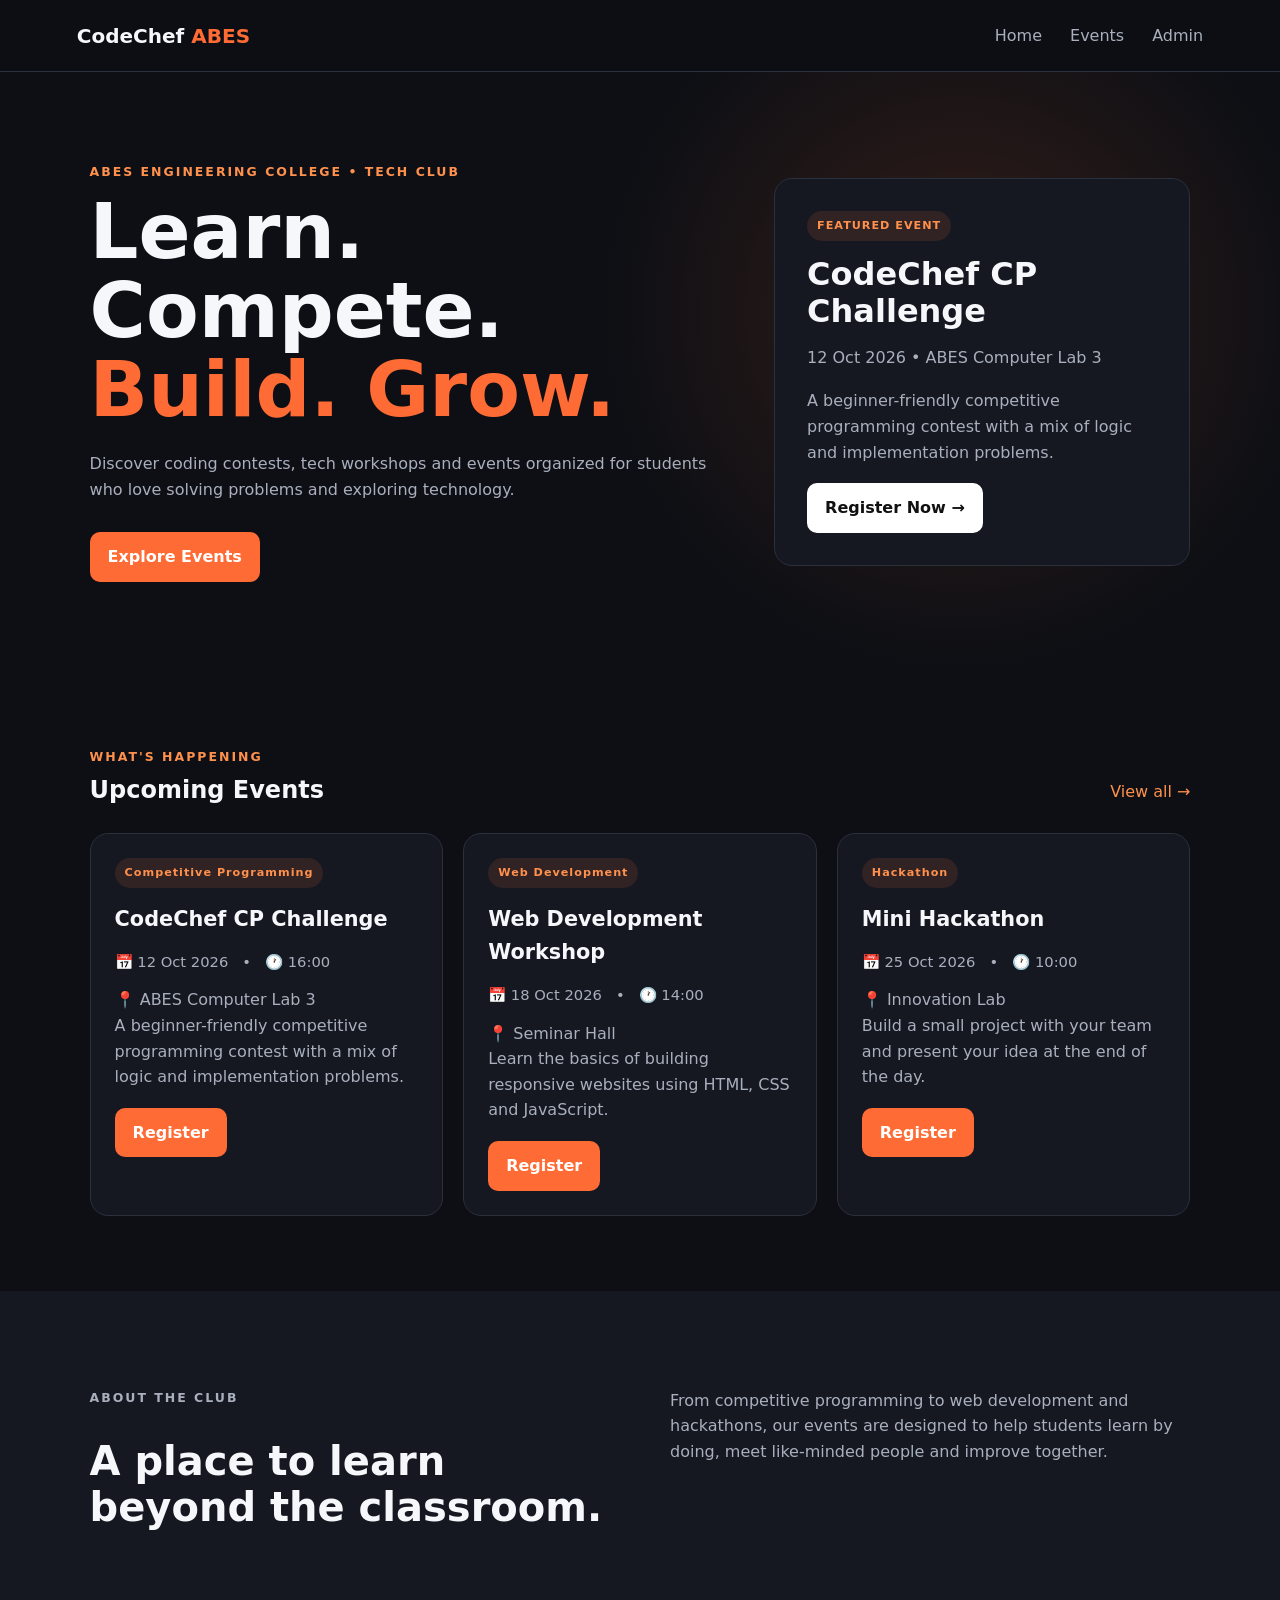
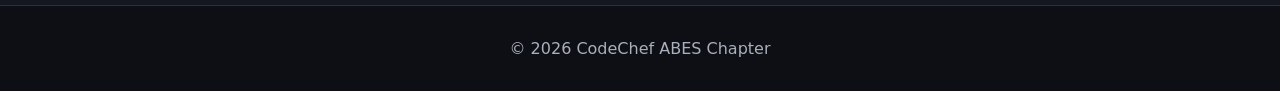
==== club-event-management/index.html @ 982e38f3 "Add college event management website" ====
<!DOCTYPE html><html lang="en"><head><meta charset="UTF-8"><meta name="viewport" content="width=device-width,initial-scale=1.0"><title>CodeChef ABES | Club Events</title><link rel="stylesheet" href="css/style.css"></head><body>
<nav class="navbar"><a class="logo" href="index.html">CodeChef <span>ABES</span></a><div class="nav-links"><a href="index.html">Home</a><a href="events.html">Events</a><a href="admin.html">Admin</a></div></nav>
<main><section class="hero"><div><p class="eyebrow">ABES Engineering College • Tech Club</p><h1>Learn. Compete.<br><span>Build. Grow.</span></h1><p class="hero-text">Discover coding contests, tech workshops and events organized for students who love solving problems and exploring technology.</p><a class="btn primary" href="events.html">Explore Events</a></div><div class="hero-card"><span class="badge">FEATURED EVENT</span><h2 id="featured-name">CodeChef CP Challenge</h2><p id="featured-meta">Loading...</p><p id="featured-description"></p><a class="btn light" href="events.html">Register Now →</a></div></section>
<section class="section"><div class="section-heading"><div><p class="eyebrow">What's happening</p><h2>Upcoming Events</h2></div><a href="events.html">View all →</a></div><div id="upcoming-events" class="event-grid"></div></section>
<section class="about section"><div><p class="eyebrow">About the club</p><h2>A place to learn beyond the classroom.</h2></div><p>From competitive programming to web development and hackathons, our events are designed to help students learn by doing, meet like-minded people and improve together.</p></section></main><footer>© 2026 CodeChef ABES Chapter</footer><script src="js/app.js"></script></body></html>
---- club-event-management/css/style.css ----
*{box-sizing:border-box;margin:0;padding:0}:root{--bg:#0d0f14;--surface:#151821;--surface2:#1c202b;--text:#f5f7fb;--muted:#a9afbd;--accent:#ff6b35;--accent2:#ff914d;--border:#2b303d;--green:#5ee0a0}body{font-family:Inter,system-ui,-apple-system,Segoe UI,sans-serif;background:var(--bg);color:var(--text);line-height:1.6}a{color:inherit;text-decoration:none}.navbar{height:72px;padding:0 6%;display:flex;align-items:center;justify-content:space-between;border-bottom:1px solid var(--border);background:rgba(13,15,20,.95);position:sticky;top:0;z-index:10}.logo{font-size:1.25rem;font-weight:800}.logo span{color:var(--accent)}.nav-links{display:flex;gap:28px;color:var(--muted)}.nav-links a:hover,.nav-links .active{color:white}.hero{min-height:570px;padding:90px 7%;display:grid;grid-template-columns:1.2fr .8fr;gap:60px;align-items:center;background:radial-gradient(circle at 75% 40%,rgba(255,107,53,.16),transparent 35%)}.eyebrow{color:var(--accent2);text-transform:uppercase;letter-spacing:2px;font-size:.78rem;font-weight:800;margin-bottom:10px}h1{font-size:clamp(2.7rem,6vw,5.4rem);line-height:1.03}.hero h1 span{color:var(--accent)}h2{line-height:1.15}.hero-text,.page-header p,.about p{color:var(--muted);max-width:650px;margin:22px 0 30px}.hero-card,.form-card,.event-card,.stat,.admin-item{background:var(--surface);border:1px solid var(--border);border-radius:18px}.hero-card{padding:32px}.hero-card h2{font-size:2rem;margin:15px 0}.hero-card p{color:var(--muted);margin-bottom:18px}.badge,.tag{display:inline-block;font-size:.7rem;font-weight:800;letter-spacing:1px;color:var(--accent2);background:rgba(255,107,53,.12);padding:6px 10px;border-radius:99px}.btn{display:inline-block;border:0;cursor:pointer;padding:12px 18px;border-radius:10px;font-weight:750;transition:.2s}.btn:hover{transform:translateY(-2px)}.primary{background:var(--accent);color:white}.light{background:white;color:#111}.secondary{background:var(--surface2);color:white}.danger-outline{background:transparent;color:#ff7777;border:1px solid #733c3c}.section,.page{padding:75px 7%}.section-heading{display:flex;justify-content:space-between;align-items:end;gap:20px;margin-bottom:28px}.section-heading a{color:var(--accent2)}.compact{align-items:center;margin-bottom:18px}.event-grid{display:grid;grid-template-columns:repeat(3,1fr);gap:20px}.event-card{padding:24px}.event-card h3{font-size:1.3rem;margin:15px 0 10px}.event-card p{color:var(--muted)}.event-meta{margin:14px 0;font-size:.92rem}.event-card .btn{margin-top:18px}.about{display:grid;grid-template-columns:1fr 1fr;gap:60px;background:var(--surface)}.about h2{font-size:2.5rem}footer{text-align:center;padding:30px;color:var(--muted);border-top:1px solid var(--border)}.page{min-height:calc(100vh - 72px)}.page-header{margin-bottom:40px}.page-header h1{font-size:clamp(2.5rem,5vw,4.2rem)}.filters{display:flex;gap:15px;margin-bottom:30px}input,select,textarea{width:100%;background:var(--surface2);color:white;border:1px solid var(--border);border-radius:9px;padding:12px 14px;outline:none;font:inherit}input:focus,select:focus,textarea:focus{border-color:var(--accent)}.filters input{max-width:600px}.filters select{max-width:240px}.narrow{max-width:850px;margin:auto}.form-card{padding:30px}.form-card label{display:block;color:var(--muted);margin-bottom:18px}.form-card label input,.form-card label select,.form-card label textarea{margin-top:7px}.message{margin-top:15px;color:var(--green)}.admin-title{display:flex;justify-content:space-between;gap:20px;align-items:center}.stats{display:flex;gap:18px;margin-bottom:35px}.stat{padding:22px 28px;min-width:150px}.stat strong{display:block;font-size:2rem;color:var(--accent2)}.stat span{color:var(--muted)}.admin-layout{display:grid;grid-template-columns:380px 1fr;gap:35px}.admin-item{padding:18px;margin-bottom:12px;display:flex;justify-content:space-between;gap:15px}.admin-item p{color:var(--muted);font-size:.9rem}.item-actions{display:flex;gap:8px}.item-actions button{padding:7px 10px;border-radius:7px;border:1px solid var(--border);background:var(--surface2);color:white;cursor:pointer}.button-row{display:flex;gap:10px}.small-search{width:220px}.registrations{margin-top:60px}.table-wrap{overflow-x:auto;border:1px solid var(--border);border-radius:14px}table{width:100%;border-collapse:collapse;min-width:700px}th,td{padding:14px 16px;text-align:left;border-bottom:1px solid var(--border)}th{background:var(--surface);color:var(--accent2)}td{color:var(--muted)}.empty{color:var(--muted);padding:30px 0}@media(max-width:850px){.hero,.about,.admin-layout{grid-template-columns:1fr}.event-grid{grid-template-columns:repeat(2,1fr)}.hero{padding-top:60px}}@media(max-width:600px){.navbar{padding:0 20px}.nav-links{gap:12px;font-size:.9rem}.section,.page{padding:50px 20px}.event-grid{grid-template-columns:1fr}.filters,.admin-title{flex-direction:column;align-items:stretch}.filters input,.filters select,.small-search{max-width:none;width:100%}.stats{flex-wrap:wrap}}
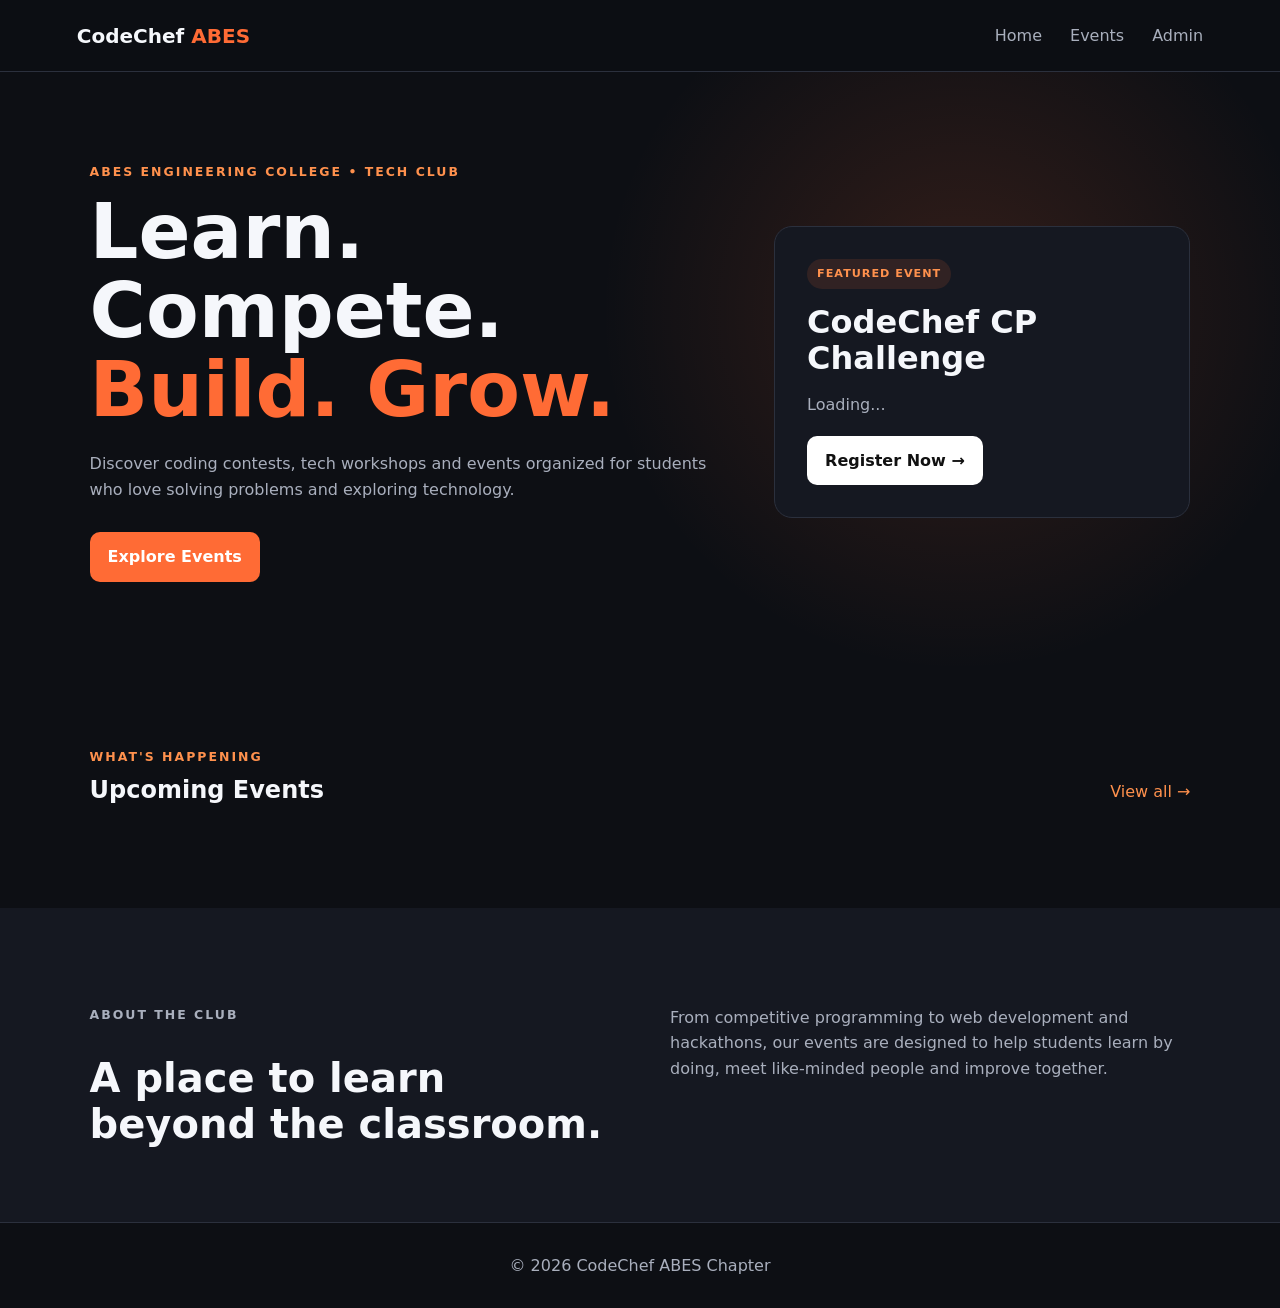
==== commit 4de617f5: "fomatted" ====
--- a/club-event-management/index.html
+++ b/club-event-management/index.html
@@ -1,5 +1,186 @@
-<!DOCTYPE html><html lang="en"><head><meta charset="UTF-8"><meta name="viewport" content="width=device-width,initial-scale=1.0"><title>CodeChef ABES | Club Events</title><link rel="stylesheet" href="css/style.css"></head><body>
-<nav class="navbar"><a class="logo" href="index.html">CodeChef <span>ABES</span></a><div class="nav-links"><a href="index.html">Home</a><a href="events.html">Events</a><a href="admin.html">Admin</a></div></nav>
-<main><section class="hero"><div><p class="eyebrow">ABES Engineering College • Tech Club</p><h1>Learn. Compete.<br><span>Build. Grow.</span></h1><p class="hero-text">Discover coding contests, tech workshops and events organized for students who love solving problems and exploring technology.</p><a class="btn primary" href="events.html">Explore Events</a></div><div class="hero-card"><span class="badge">FEATURED EVENT</span><h2 id="featured-name">CodeChef CP Challenge</h2><p id="featured-meta">Loading...</p><p id="featured-description"></p><a class="btn light" href="events.html">Register Now →</a></div></section>
-<section class="section"><div class="section-heading"><div><p class="eyebrow">What's happening</p><h2>Upcoming Events</h2></div><a href="events.html">View all →</a></div><div id="upcoming-events" class="event-grid"></div></section>
-<section class="about section"><div><p class="eyebrow">About the club</p><h2>A place to learn beyond the classroom.</h2></div><p>From competitive programming to web development and hackathons, our events are designed to help students learn by doing, meet like-minded people and improve together.</p></section></main><footer>© 2026 CodeChef ABES Chapter</footer><script src="js/app.js"></script></body></html>
+<!DOCTYPE html>
+<html lang="en">
+
+<head>
+
+    <meta charset="UTF-8">
+
+    <meta name="viewport"
+          content="width=device-width, initial-scale=1.0">
+
+    <title>CodeChef ABES | Club Events</title>
+
+    <link rel="stylesheet"
+          href="css/style.css">
+
+</head>
+
+<body>
+
+    <!-- Navigation -->
+
+    <nav class="navbar">
+
+        <a class="logo" href="index.html">
+            CodeChef <span>ABES</span>
+        </a>
+
+        <div class="nav-links">
+
+            <a href="index.html">
+                Home
+            </a>
+
+            <a href="events.html">
+                Events
+            </a>
+
+            <a href="admin.html">
+                Admin
+            </a>
+
+        </div>
+
+    </nav>
+
+
+    <main>
+
+        <!-- Hero Section -->
+
+        <section class="hero">
+
+            <div>
+
+                <p class="eyebrow">
+                    ABES Engineering College • Tech Club
+                </p>
+
+                <h1>
+                    Learn. Compete.
+                    <br>
+                    <span>Build. Grow.</span>
+                </h1>
+
+                <p class="hero-text">
+                    Discover coding contests, tech workshops
+                    and events organized for students who love
+                    solving problems and exploring technology.
+                </p>
+
+                <a
+                    class="btn primary"
+                    href="events.html">
+
+                    Explore Events
+
+                </a>
+
+            </div>
+
+
+            <!-- Featured Event -->
+
+            <div class="hero-card">
+
+                <span class="badge">
+                    FEATURED EVENT
+                </span>
+
+                <h2 id="featured-name">
+                    CodeChef CP Challenge
+                </h2>
+
+                <p id="featured-meta">
+                    Loading...
+                </p>
+
+                <p id="featured-description">
+                </p>
+
+                <a
+                    class="btn light"
+                    href="events.html">
+
+                    Register Now →
+
+                </a>
+
+            </div>
+
+        </section>
+
+
+        <!-- Upcoming Events -->
+
+        <section class="section">
+
+            <div class="section-heading">
+
+                <div>
+
+                    <p class="eyebrow">
+                        What's happening
+                    </p>
+
+                    <h2>
+                        Upcoming Events
+                    </h2>
+
+                </div>
+
+                <a href="events.html">
+                    View all →
+                </a>
+
+            </div>
+
+
+            <div
+                id="upcoming-events"
+                class="event-grid">
+            </div>
+
+        </section>
+
+
+        <!-- About Section -->
+
+        <section class="about section">
+
+            <div>
+
+                <p class="eyebrow">
+                    About the club
+                </p>
+
+                <h2>
+                    A place to learn beyond the classroom.
+                </h2>
+
+            </div>
+
+            <p>
+                From competitive programming to web development
+                and hackathons, our events are designed to help
+                students learn by doing, meet like-minded people
+                and improve together.
+            </p>
+
+        </section>
+
+    </main>
+
+
+    <footer>
+        © 2026 CodeChef ABES Chapter
+    </footer>
+
+
+    <!-- JavaScript -->
+
+    <script src="js/app.js"></script>
+
+</body>
+
+</html>
--- a/club-event-management/css/style.css
+++ b/club-event-management/css/style.css
@@ -1 +1,484 @@
-*{box-sizing:border-box;margin:0;padding:0}:root{--bg:#0d0f14;--surface:#151821;--surface2:#1c202b;--text:#f5f7fb;--muted:#a9afbd;--accent:#ff6b35;--accent2:#ff914d;--border:#2b303d;--green:#5ee0a0}body{font-family:Inter,system-ui,-apple-system,Segoe UI,sans-serif;background:var(--bg);color:var(--text);line-height:1.6}a{color:inherit;text-decoration:none}.navbar{height:72px;padding:0 6%;display:flex;align-items:center;justify-content:space-between;border-bottom:1px solid var(--border);background:rgba(13,15,20,.95);position:sticky;top:0;z-index:10}.logo{font-size:1.25rem;font-weight:800}.logo span{color:var(--accent)}.nav-links{display:flex;gap:28px;color:var(--muted)}.nav-links a:hover,.nav-links .active{color:white}.hero{min-height:570px;padding:90px 7%;display:grid;grid-template-columns:1.2fr .8fr;gap:60px;align-items:center;background:radial-gradient(circle at 75% 40%,rgba(255,107,53,.16),transparent 35%)}.eyebrow{color:var(--accent2);text-transform:uppercase;letter-spacing:2px;font-size:.78rem;font-weight:800;margin-bottom:10px}h1{font-size:clamp(2.7rem,6vw,5.4rem);line-height:1.03}.hero h1 span{color:var(--accent)}h2{line-height:1.15}.hero-text,.page-header p,.about p{color:var(--muted);max-width:650px;margin:22px 0 30px}.hero-card,.form-card,.event-card,.stat,.admin-item{background:var(--surface);border:1px solid var(--border);border-radius:18px}.hero-card{padding:32px}.hero-card h2{font-size:2rem;margin:15px 0}.hero-card p{color:var(--muted);margin-bottom:18px}.badge,.tag{display:inline-block;font-size:.7rem;font-weight:800;letter-spacing:1px;color:var(--accent2);background:rgba(255,107,53,.12);padding:6px 10px;border-radius:99px}.btn{display:inline-block;border:0;cursor:pointer;padding:12px 18px;border-radius:10px;font-weight:750;transition:.2s}.btn:hover{transform:translateY(-2px)}.primary{background:var(--accent);color:white}.light{background:white;color:#111}.secondary{background:var(--surface2);color:white}.danger-outline{background:transparent;color:#ff7777;border:1px solid #733c3c}.section,.page{padding:75px 7%}.section-heading{display:flex;justify-content:space-between;align-items:end;gap:20px;margin-bottom:28px}.section-heading a{color:var(--accent2)}.compact{align-items:center;margin-bottom:18px}.event-grid{display:grid;grid-template-columns:repeat(3,1fr);gap:20px}.event-card{padding:24px}.event-card h3{font-size:1.3rem;margin:15px 0 10px}.event-card p{color:var(--muted)}.event-meta{margin:14px 0;font-size:.92rem}.event-card .btn{margin-top:18px}.about{display:grid;grid-template-columns:1fr 1fr;gap:60px;background:var(--surface)}.about h2{font-size:2.5rem}footer{text-align:center;padding:30px;color:var(--muted);border-top:1px solid var(--border)}.page{min-height:calc(100vh - 72px)}.page-header{margin-bottom:40px}.page-header h1{font-size:clamp(2.5rem,5vw,4.2rem)}.filters{display:flex;gap:15px;margin-bottom:30px}input,select,textarea{width:100%;background:var(--surface2);color:white;border:1px solid var(--border);border-radius:9px;padding:12px 14px;outline:none;font:inherit}input:focus,select:focus,textarea:focus{border-color:var(--accent)}.filters input{max-width:600px}.filters select{max-width:240px}.narrow{max-width:850px;margin:auto}.form-card{padding:30px}.form-card label{display:block;color:var(--muted);margin-bottom:18px}.form-card label input,.form-card label select,.form-card label textarea{margin-top:7px}.message{margin-top:15px;color:var(--green)}.admin-title{display:flex;justify-content:space-between;gap:20px;align-items:center}.stats{display:flex;gap:18px;margin-bottom:35px}.stat{padding:22px 28px;min-width:150px}.stat strong{display:block;font-size:2rem;color:var(--accent2)}.stat span{color:var(--muted)}.admin-layout{display:grid;grid-template-columns:380px 1fr;gap:35px}.admin-item{padding:18px;margin-bottom:12px;display:flex;justify-content:space-between;gap:15px}.admin-item p{color:var(--muted);font-size:.9rem}.item-actions{display:flex;gap:8px}.item-actions button{padding:7px 10px;border-radius:7px;border:1px solid var(--border);background:var(--surface2);color:white;cursor:pointer}.button-row{display:flex;gap:10px}.small-search{width:220px}.registrations{margin-top:60px}.table-wrap{overflow-x:auto;border:1px solid var(--border);border-radius:14px}table{width:100%;border-collapse:collapse;min-width:700px}th,td{padding:14px 16px;text-align:left;border-bottom:1px solid var(--border)}th{background:var(--surface);color:var(--accent2)}td{color:var(--muted)}.empty{color:var(--muted);padding:30px 0}@media(max-width:850px){.hero,.about,.admin-layout{grid-template-columns:1fr}.event-grid{grid-template-columns:repeat(2,1fr)}.hero{padding-top:60px}}@media(max-width:600px){.navbar{padding:0 20px}.nav-links{gap:12px;font-size:.9rem}.section,.page{padding:50px 20px}.event-grid{grid-template-columns:1fr}.filters,.admin-title{flex-direction:column;align-items:stretch}.filters input,.filters select,.small-search{max-width:none;width:100%}.stats{flex-wrap:wrap}}
+* {
+    box-sizing: border-box;
+    margin: 0;
+    padding: 0;
+}
+
+:root {
+    --bg: #0d0f14;
+    --surface: #151821;
+    --surface2: #1c202b;
+    --text: #f5f7fb;
+    --muted: #a9afbd;
+    --accent: #ff6b35;
+    --accent2: #ff914d;
+    --border: #2b303d;
+    --green: #5ee0a0;
+}
+
+body {
+    font-family: Inter, system-ui, -apple-system, Segoe UI, sans-serif;
+    background: var(--bg);
+    color: var(--text);
+    line-height: 1.6;
+}
+
+a {
+    color: inherit;
+    text-decoration: none;
+}
+
+.navbar {
+    height: 72px;
+    padding: 0 6%;
+    display: flex;
+    align-items: center;
+    justify-content: space-between;
+    border-bottom: 1px solid var(--border);
+    background: rgba(13, 15, 20, 0.95);
+    position: sticky;
+    top: 0;
+    z-index: 10;
+}
+
+.logo {
+    font-size: 1.25rem;
+    font-weight: 800;
+}
+
+.logo span {
+    color: var(--accent);
+}
+
+.nav-links {
+    display: flex;
+    gap: 28px;
+    color: var(--muted);
+}
+
+.nav-links a:hover,
+.nav-links .active {
+    color: white;
+}
+
+.hero {
+    min-height: 570px;
+    padding: 90px 7%;
+    display: grid;
+    grid-template-columns: 1.2fr 0.8fr;
+    gap: 60px;
+    align-items: center;
+    background: radial-gradient(
+        circle at 75% 40%,
+        rgba(255, 107, 53, 0.16),
+        transparent 35%
+    );
+}
+
+.eyebrow {
+    color: var(--accent2);
+    text-transform: uppercase;
+    letter-spacing: 2px;
+    font-size: 0.78rem;
+    font-weight: 800;
+    margin-bottom: 10px;
+}
+
+h1 {
+    font-size: clamp(2.7rem, 6vw, 5.4rem);
+    line-height: 1.03;
+}
+
+.hero h1 span {
+    color: var(--accent);
+}
+
+h2 {
+    line-height: 1.15;
+}
+
+.hero-text,
+.page-header p,
+.about p {
+    color: var(--muted);
+    max-width: 650px;
+    margin: 22px 0 30px;
+}
+
+.hero-card,
+.form-card,
+.event-card,
+.stat,
+.admin-item {
+    background: var(--surface);
+    border: 1px solid var(--border);
+    border-radius: 18px;
+}
+
+.hero-card {
+    padding: 32px;
+}
+
+.hero-card h2 {
+    font-size: 2rem;
+    margin: 15px 0;
+}
+
+.hero-card p {
+    color: var(--muted);
+    margin-bottom: 18px;
+}
+
+.badge,
+.tag {
+    display: inline-block;
+    font-size: 0.7rem;
+    font-weight: 800;
+    letter-spacing: 1px;
+    color: var(--accent2);
+    background: rgba(255, 107, 53, 0.12);
+    padding: 6px 10px;
+    border-radius: 99px;
+}
+
+.btn {
+    display: inline-block;
+    border: 0;
+    cursor: pointer;
+    padding: 12px 18px;
+    border-radius: 10px;
+    font-weight: 750;
+    transition: 0.2s;
+}
+
+.btn:hover {
+    transform: translateY(-2px);
+}
+
+.primary {
+    background: var(--accent);
+    color: white;
+}
+
+.light {
+    background: white;
+    color: #111;
+}
+
+.secondary {
+    background: var(--surface2);
+    color: white;
+}
+
+.danger-outline {
+    background: transparent;
+    color: #ff7777;
+    border: 1px solid #733c3c;
+}
+
+.section,
+.page {
+    padding: 75px 7%;
+}
+
+.section-heading {
+    display: flex;
+    justify-content: space-between;
+    align-items: end;
+    gap: 20px;
+    margin-bottom: 28px;
+}
+
+.section-heading a {
+    color: var(--accent2);
+}
+
+.compact {
+    align-items: center;
+    margin-bottom: 18px;
+}
+
+.event-grid {
+    display: grid;
+    grid-template-columns: repeat(3, 1fr);
+    gap: 20px;
+}
+
+.event-card {
+    padding: 24px;
+}
+
+.event-card h3 {
+    font-size: 1.3rem;
+    margin: 15px 0 10px;
+}
+
+.event-card p {
+    color: var(--muted);
+}
+
+.event-meta {
+    margin: 14px 0;
+    font-size: 0.92rem;
+}
+
+.event-card .btn {
+    margin-top: 18px;
+}
+
+.about {
+    display: grid;
+    grid-template-columns: 1fr 1fr;
+    gap: 60px;
+    background: var(--surface);
+}
+
+.about h2 {
+    font-size: 2.5rem;
+}
+
+footer {
+    text-align: center;
+    padding: 30px;
+    color: var(--muted);
+    border-top: 1px solid var(--border);
+}
+
+.page {
+    min-height: calc(100vh - 72px);
+}
+
+.page-header {
+    margin-bottom: 40px;
+}
+
+.page-header h1 {
+    font-size: clamp(2.5rem, 5vw, 4.2rem);
+}
+
+.filters {
+    display: flex;
+    gap: 15px;
+    margin-bottom: 30px;
+}
+
+input,
+select,
+textarea {
+    width: 100%;
+    background: var(--surface2);
+    color: white;
+    border: 1px solid var(--border);
+    border-radius: 9px;
+    padding: 12px 14px;
+    outline: none;
+    font: inherit;
+}
+
+input:focus,
+select:focus,
+textarea:focus {
+    border-color: var(--accent);
+}
+
+.filters input {
+    max-width: 600px;
+}
+
+.filters select {
+    max-width: 240px;
+}
+
+.narrow {
+    max-width: 850px;
+    margin: auto;
+}
+
+.form-card {
+    padding: 30px;
+}
+
+.form-card label {
+    display: block;
+    color: var(--muted);
+    margin-bottom: 18px;
+}
+
+.form-card label input,
+.form-card label select,
+.form-card label textarea {
+    margin-top: 7px;
+}
+
+.message {
+    margin-top: 15px;
+    color: var(--green);
+}
+
+.admin-title {
+    display: flex;
+    justify-content: space-between;
+    gap: 20px;
+    align-items: center;
+}
+
+.stats {
+    display: flex;
+    gap: 18px;
+    margin-bottom: 35px;
+}
+
+.stat {
+    padding: 22px 28px;
+    min-width: 150px;
+}
+
+.stat strong {
+    display: block;
+    font-size: 2rem;
+    color: var(--accent2);
+}
+
+.stat span {
+    color: var(--muted);
+}
+
+.admin-layout {
+    display: grid;
+    grid-template-columns: 380px 1fr;
+    gap: 35px;
+}
+
+.admin-item {
+    padding: 18px;
+    margin-bottom: 12px;
+    display: flex;
+    justify-content: space-between;
+    gap: 15px;
+}
+
+.admin-item p {
+    color: var(--muted);
+    font-size: 0.9rem;
+}
+
+.item-actions {
+    display: flex;
+    gap: 8px;
+}
+
+.item-actions button {
+    padding: 7px 10px;
+    border-radius: 7px;
+    border: 1px solid var(--border);
+    background: var(--surface2);
+    color: white;
+    cursor: pointer;
+}
+
+.button-row {
+    display: flex;
+    gap: 10px;
+}
+
+.small-search {
+    width: 220px;
+}
+
+.registrations {
+    margin-top: 60px;
+}
+
+.table-wrap {
+    overflow-x: auto;
+    border: 1px solid var(--border);
+    border-radius: 14px;
+}
+
+table {
+    width: 100%;
+    border-collapse: collapse;
+    min-width: 700px;
+}
+
+th,
+td {
+    padding: 14px 16px;
+    text-align: left;
+    border-bottom: 1px solid var(--border);
+}
+
+th {
+    background: var(--surface);
+    color: var(--accent2);
+}
+
+td {
+    color: var(--muted);
+}
+
+.empty {
+    color: var(--muted);
+    padding: 30px 0;
+}
+
+
+/* Tablet */
+
+@media (max-width: 850px) {
+
+    .hero,
+    .about,
+    .admin-layout {
+        grid-template-columns: 1fr;
+    }
+
+    .event-grid {
+        grid-template-columns: repeat(2, 1fr);
+    }
+
+    .hero {
+        padding-top: 60px;
+    }
+}
+
+
+/* Mobile */
+
+@media (max-width: 600px) {
+
+    .navbar {
+        padding: 0 20px;
+    }
+
+    .nav-links {
+        gap: 12px;
+        font-size: 0.9rem;
+    }
+
+    .section,
+    .page {
+        padding: 50px 20px;
+    }
+
+    .event-grid {
+        grid-template-columns: 1fr;
+    }
+
+    .filters,
+    .admin-title {
+        flex-direction: column;
+        align-items: stretch;
+    }
+
+    .filters input,
+    .filters select,
+    .small-search {
+        max-width: none;
+        width: 100%;
+    }
+
+    .stats {
+        flex-wrap: wrap;
+    }
+}
